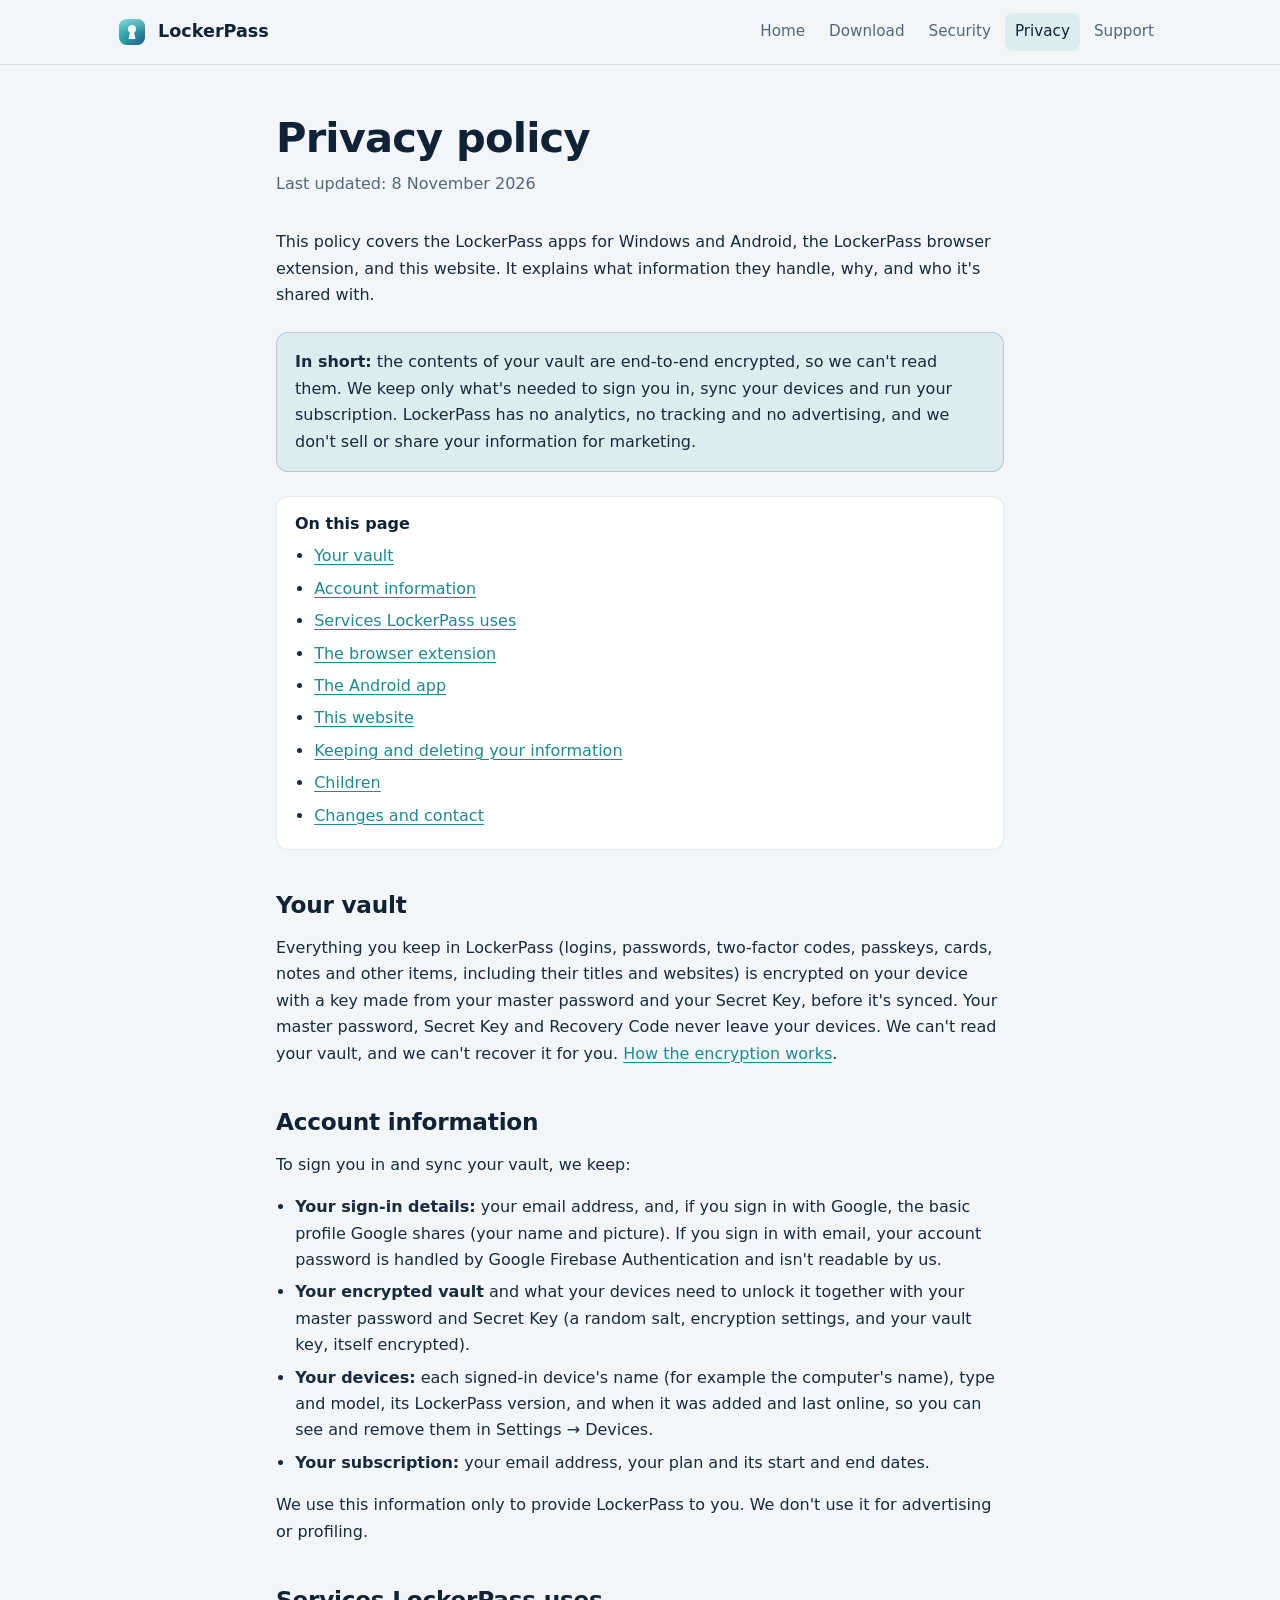
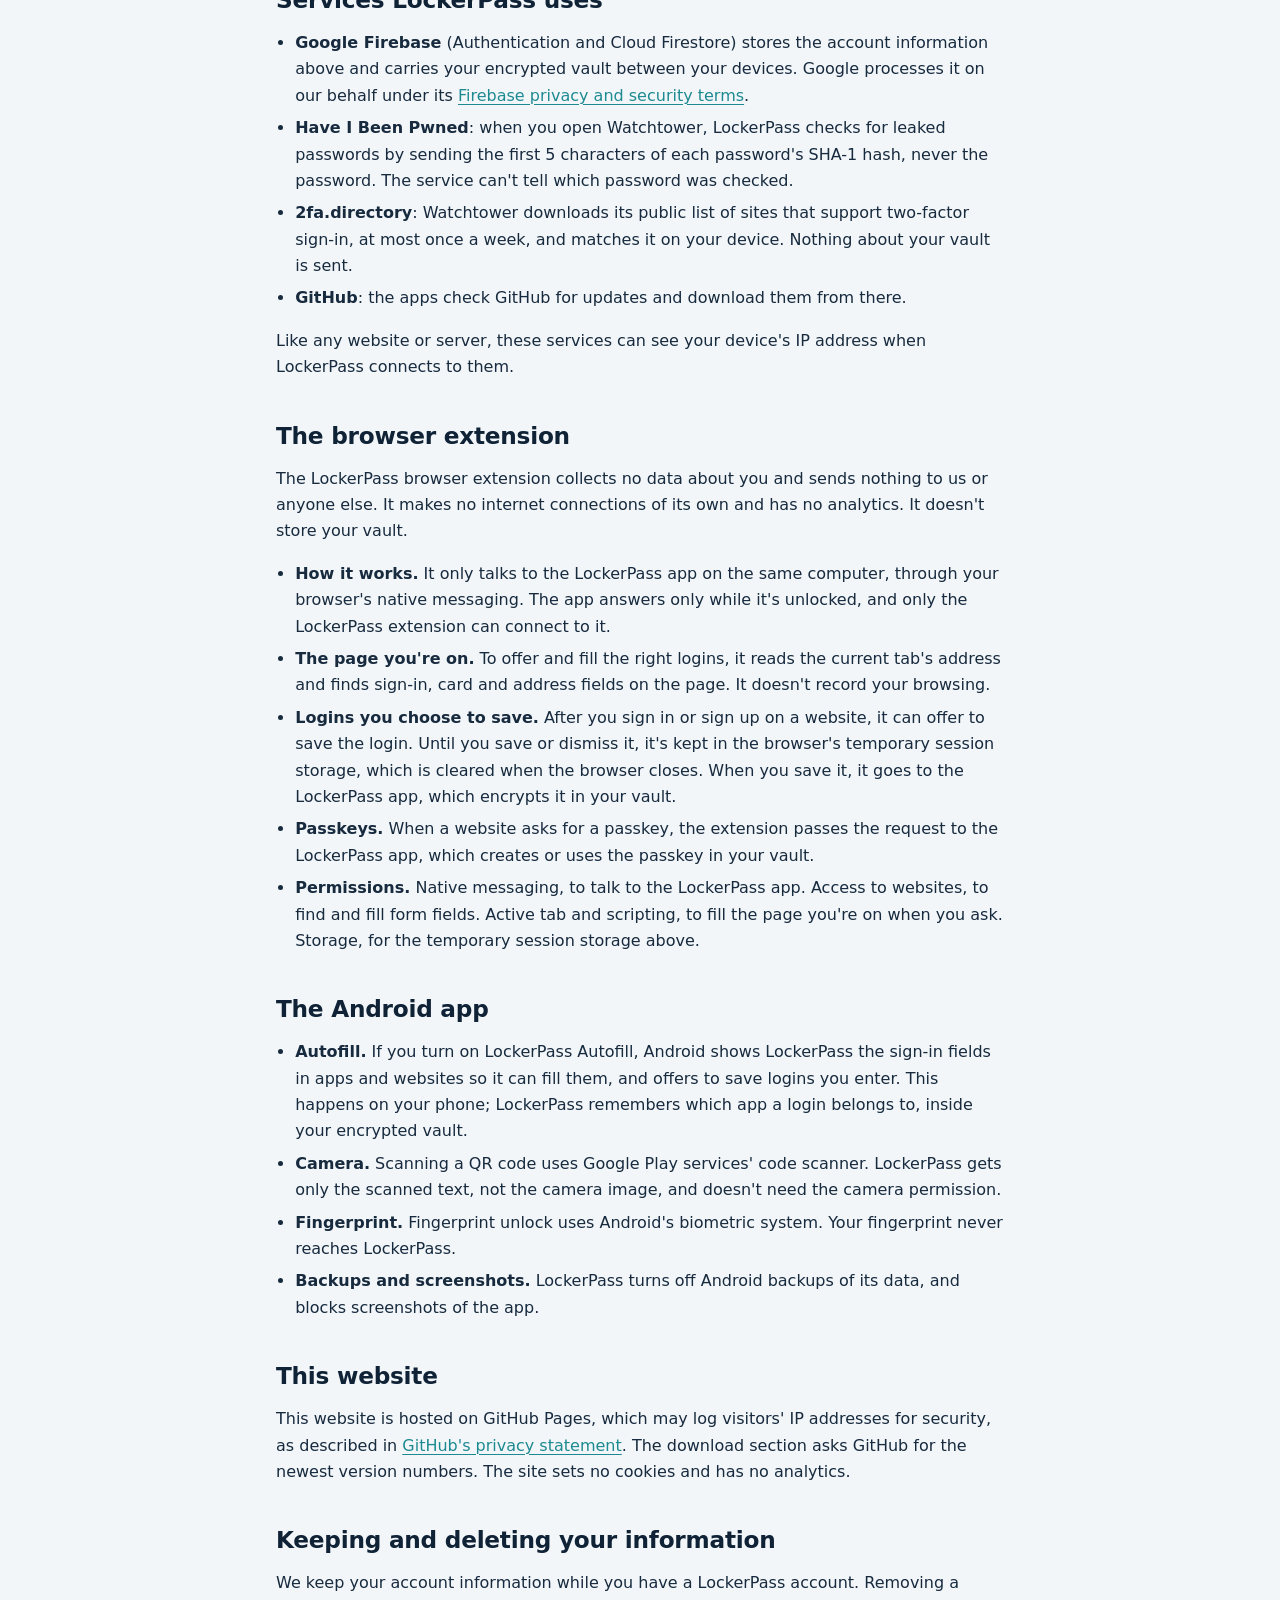
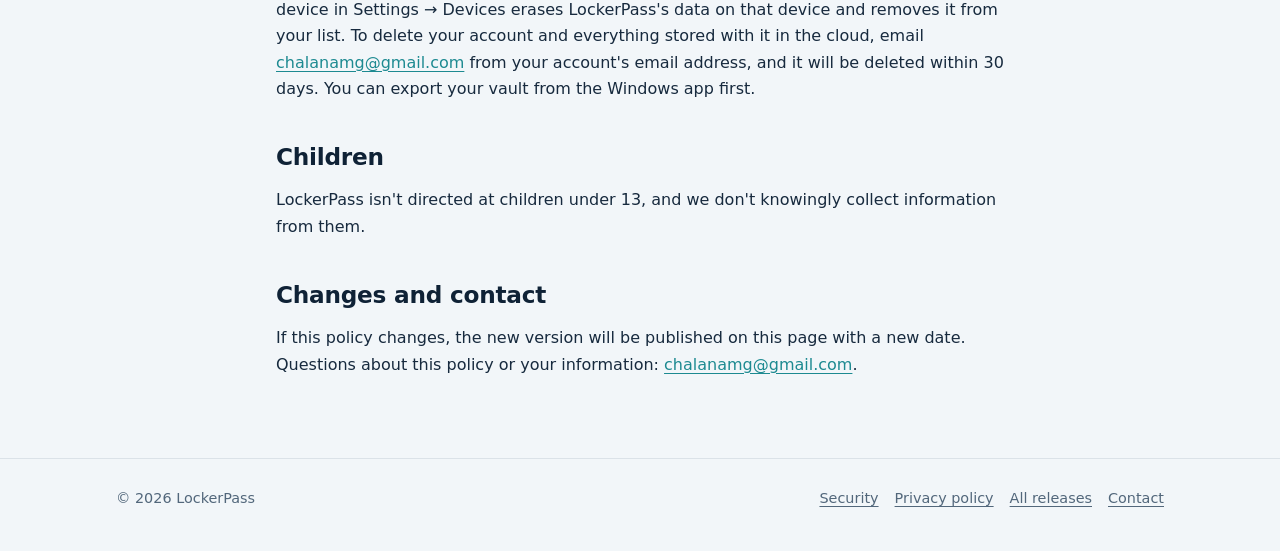
==== docs/privacy.html @ b8fca22d "Add files via upload" ====
<!doctype html>
<html lang="en">
<head>
  <meta charset="utf-8">
  <meta name="viewport" content="width=device-width, initial-scale=1">
  <title>Privacy policy: LockerPass</title>
  <meta name="description" content="What information LockerPass handles, why, and who it's shared with. Your vault is end-to-end encrypted and LockerPass has no analytics, tracking or ads.">
  <link rel="canonical" href="https://chalana.github.io/LockerPass-Releases/privacy.html">
  <link rel="icon" href="favicon.png" type="image/png">
  <link rel="stylesheet" href="style.css">
</head>
<body>
  <header class="site-header">
    <div class="wrap">
      <a class="brand" href="./"><img src="logo.svg" alt="" width="32" height="32">LockerPass</a>
      <nav class="site-nav" aria-label="Main">
        <a href="./">Home</a>
        <a href="./#download">Download</a>
        <a href="security.html">Security</a>
        <a href="privacy.html" aria-current="page">Privacy</a>
        <a href="./#support">Support</a>
      </nav>
    </div>
  </header>

  <main class="page">
    <div class="wrap narrow">
      <h1>Privacy policy</h1>
      <p class="updated">Last updated: 8 November 2026</p>

      <p>This policy covers the LockerPass apps for Windows and Android, the LockerPass browser extension, and this website. It explains what information they handle, why, and who it's shared with.</p>

      <div class="callout">
        <p><strong>In short:</strong> the contents of your vault are end-to-end encrypted, so we can't read them. We keep only what's needed to sign you in, sync your devices and run your subscription. LockerPass has no analytics, no tracking and no advertising, and we don't sell or share your information for marketing.</p>
      </div>

      <nav class="toc" aria-label="On this page">
        <strong>On this page</strong>
        <ul>
          <li><a href="#vault">Your vault</a></li>
          <li><a href="#account">Account information</a></li>
          <li><a href="#services">Services LockerPass uses</a></li>
          <li><a href="#extension">The browser extension</a></li>
          <li><a href="#android">The Android app</a></li>
          <li><a href="#website">This website</a></li>
          <li><a href="#deletion">Keeping and deleting your information</a></li>
          <li><a href="#children">Children</a></li>
          <li><a href="#changes">Changes and contact</a></li>
        </ul>
      </nav>

      <h2 id="vault">Your vault</h2>
      <p>Everything you keep in LockerPass (logins, passwords, two-factor codes, passkeys, cards, notes and other items, including their titles and websites) is encrypted on your device with a key made from your master password and your Secret Key, before it's synced. Your master password, Secret Key and Recovery Code never leave your devices. We can't read your vault, and we can't recover it for you. <a href="security.html">How the encryption works</a>.</p>

      <h2 id="account">Account information</h2>
      <p>To sign you in and sync your vault, we keep:</p>
      <ul>
        <li><strong>Your sign-in details:</strong> your email address, and, if you sign in with Google, the basic profile Google shares (your name and picture). If you sign in with email, your account password is handled by Google Firebase Authentication and isn't readable by us.</li>
        <li><strong>Your encrypted vault</strong> and what your devices need to unlock it together with your master password and Secret Key (a random salt, encryption settings, and your vault key, itself encrypted).</li>
        <li><strong>Your devices:</strong> each signed-in device's name (for example the computer's name), type and model, its LockerPass version, and when it was added and last online, so you can see and remove them in Settings → Devices.</li>
        <li><strong>Your subscription:</strong> your email address, your plan and its start and end dates.</li>
      </ul>
      <p>We use this information only to provide LockerPass to you. We don't use it for advertising or profiling.</p>

      <h2 id="services">Services LockerPass uses</h2>
      <ul>
        <li><strong>Google Firebase</strong> (Authentication and Cloud Firestore) stores the account information above and carries your encrypted vault between your devices. Google processes it on our behalf under its <a href="https://firebase.google.com/support/privacy">Firebase privacy and security terms</a>.</li>
        <li><strong>Have I Been Pwned</strong>: when you open Watchtower, LockerPass checks for leaked passwords by sending the first 5 characters of each password's SHA-1 hash, never the password. The service can't tell which password was checked.</li>
        <li><strong>2fa.directory</strong>: Watchtower downloads its public list of sites that support two-factor sign-in, at most once a week, and matches it on your device. Nothing about your vault is sent.</li>
        <li><strong>GitHub</strong>: the apps check GitHub for updates and download them from there.</li>
      </ul>
      <p>Like any website or server, these services can see your device's IP address when LockerPass connects to them.</p>

      <h2 id="extension">The browser extension</h2>
      <p>The LockerPass browser extension collects no data about you and sends nothing to us or anyone else. It makes no internet connections of its own and has no analytics. It doesn't store your vault.</p>
      <ul>
        <li><strong>How it works.</strong> It only talks to the LockerPass app on the same computer, through your browser's native messaging. The app answers only while it's unlocked, and only the LockerPass extension can connect to it.</li>
        <li><strong>The page you're on.</strong> To offer and fill the right logins, it reads the current tab's address and finds sign-in, card and address fields on the page. It doesn't record your browsing.</li>
        <li><strong>Logins you choose to save.</strong> After you sign in or sign up on a website, it can offer to save the login. Until you save or dismiss it, it's kept in the browser's temporary session storage, which is cleared when the browser closes. When you save it, it goes to the LockerPass app, which encrypts it in your vault.</li>
        <li><strong>Passkeys.</strong> When a website asks for a passkey, the extension passes the request to the LockerPass app, which creates or uses the passkey in your vault.</li>
        <li><strong>Permissions.</strong> Native messaging, to talk to the LockerPass app. Access to websites, to find and fill form fields. Active tab and scripting, to fill the page you're on when you ask. Storage, for the temporary session storage above.</li>
      </ul>

      <h2 id="android">The Android app</h2>
      <ul>
        <li><strong>Autofill.</strong> If you turn on LockerPass Autofill, Android shows LockerPass the sign-in fields in apps and websites so it can fill them, and offers to save logins you enter. This happens on your phone; LockerPass remembers which app a login belongs to, inside your encrypted vault.</li>
        <li><strong>Camera.</strong> Scanning a QR code uses Google Play services' code scanner. LockerPass gets only the scanned text, not the camera image, and doesn't need the camera permission.</li>
        <li><strong>Fingerprint.</strong> Fingerprint unlock uses Android's biometric system. Your fingerprint never reaches LockerPass.</li>
        <li><strong>Backups and screenshots.</strong> LockerPass turns off Android backups of its data, and blocks screenshots of the app.</li>
      </ul>

      <h2 id="website">This website</h2>
      <p>This website is hosted on GitHub Pages, which may log visitors' IP addresses for security, as described in <a href="https://docs.github.com/en/site-policy/privacy-policies/github-general-privacy-statement">GitHub's privacy statement</a>. The download section asks GitHub for the newest version numbers. The site sets no cookies and has no analytics.</p>

      <h2 id="deletion">Keeping and deleting your information</h2>
      <p>We keep your account information while you have a LockerPass account. Removing a device in Settings → Devices erases LockerPass's data on that device and removes it from your list. To delete your account and everything stored with it in the cloud, email <a href="mailto:chalanamg@gmail.com">chalanamg@gmail.com</a> from your account's email address, and it will be deleted within 30 days. You can export your vault from the Windows app first.</p>

      <h2 id="children">Children</h2>
      <p>LockerPass isn't directed at children under 13, and we don't knowingly collect information from them.</p>

      <h2 id="changes">Changes and contact</h2>
      <p>If this policy changes, the new version will be published on this page with a new date. Questions about this policy or your information: <a href="mailto:chalanamg@gmail.com">chalanamg@gmail.com</a>.</p>
    </div>
  </main>

  <footer class="site-footer">
    <div class="wrap">
      <span>© 2026 LockerPass</span>
      <nav aria-label="Footer">
        <a href="security.html">Security</a>
        <a href="privacy.html">Privacy policy</a>
        <a href="https://github.com/Chalana/LockerPass-Releases/releases">All releases</a>
        <a href="mailto:chalanamg@gmail.com">Contact</a>
      </nav>
    </div>
  </footer>
</body>
</html>
---- docs/style.css ----
/* LockerPass website. Colours follow the app's design tokens (packages/ui/src/theme.css). */

:root {
  --bg: #08111d;
  --surface: #0d1826;
  --surface-2: #122031;
  --line: rgb(160 200 230 / 0.1);
  --line-strong: rgb(160 200 230 / 0.18);
  --fg: #e8f0f6;
  --muted: #92a6b8;
  --accent: #3fbac0;
  --accent-soft: rgb(63 186 192 / 0.14);
  --brand-from: #2fa6ac;
  --brand-to: #1b6c7d;
  --shadow: 0 24px 60px -12px rgb(0 0 0 / 0.6);
  color-scheme: dark;
}

@media (prefers-color-scheme: light) {
  :root {
    --bg: #f2f6f9;
    --surface: #ffffff;
    --surface-2: #f6f9fb;
    --line: rgb(21 50 80 / 0.1);
    --line-strong: rgb(21 50 80 / 0.18);
    --fg: #0f2236;
    --muted: #52677b;
    --accent: #1d8a91;
    --accent-soft: rgb(35 150 156 / 0.1);
    --brand-from: #23969c;
    --brand-to: #153250;
    --shadow: 0 24px 60px -16px rgb(21 50 80 / 0.2);
    color-scheme: light;
  }
}

* { box-sizing: border-box; }

html { -webkit-text-size-adjust: 100%; scroll-behavior: smooth; }

body {
  margin: 0;
  background: var(--bg);
  color: var(--fg);
  font: 16px/1.65 "Inter", ui-sans-serif, system-ui, "Segoe UI", sans-serif;
}

a { color: var(--accent); text-decoration-thickness: 1px; text-underline-offset: 3px; }
a:hover { text-decoration-thickness: 2px; }
img { max-width: 100%; height: auto; }
code { font: 0.92em ui-monospace, "Cascadia Code", Consolas, monospace; background: var(--surface-2); border: 1px solid var(--line); border-radius: 6px; padding: 0.1em 0.35em; }

.wrap { max-width: 1080px; margin: 0 auto; padding: 0 16px; }
.narrow { max-width: 760px; }

/* Header */
.site-header { position: sticky; top: 0; z-index: 10; background: color-mix(in srgb, var(--bg) 88%, transparent); backdrop-filter: blur(10px); border-bottom: 1px solid var(--line); }
.site-header .wrap { display: flex; align-items: center; justify-content: space-between; gap: 16px; height: 64px; }
.brand { display: flex; align-items: center; gap: 10px; color: var(--fg); text-decoration: none; font-weight: 700; font-size: 1.1rem; }
.brand img { width: 32px; height: 32px; }
.site-nav { display: flex; gap: 4px; flex-wrap: wrap; }
.site-nav a { color: var(--muted); text-decoration: none; padding: 6px 10px; border-radius: 8px; font-size: 0.95rem; }
.site-nav a:hover, .site-nav a[aria-current="page"] { color: var(--fg); background: var(--accent-soft); }

/* Buttons */
.btn { display: inline-flex; align-items: center; gap: 8px; padding: 12px 20px; border-radius: 10px; font-weight: 600; text-decoration: none; border: 1px solid var(--line-strong); color: var(--fg); background: var(--surface); }
.btn:hover { border-color: var(--accent); }
.btn-primary { background: linear-gradient(135deg, var(--brand-from), var(--brand-to)); color: #fff; border-color: transparent; }
.btn-primary:hover { filter: brightness(1.08); border-color: transparent; }
.btn small { font-weight: 400; opacity: 0.8; }

/* Hero */
.hero { padding: 72px 0 56px; text-align: center; }
.hero img.logo { width: 96px; height: 96px; filter: drop-shadow(0 12px 30px rgb(47 166 172 / 0.35)); }
.hero h1 { font-size: clamp(2rem, 6vw, 3.25rem); line-height: 1.15; margin: 20px 0 16px; letter-spacing: -0.02em; }
.hero p.lead { font-size: 1.15rem; color: var(--muted); max-width: 640px; margin: 0 auto 28px; }
.actions { display: flex; gap: 12px; justify-content: center; flex-wrap: wrap; }
.note { color: var(--muted); font-size: 0.88rem; margin-top: 14px; }

/* Sections */
section { padding: 48px 0; }
section + section { border-top: 1px solid var(--line); }
h2 { font-size: clamp(1.5rem, 4vw, 2rem); line-height: 1.25; margin: 0 0 12px; letter-spacing: -0.01em; }
h3 { font-size: 1.1rem; margin: 0 0 6px; }
.section-lead { color: var(--muted); margin: 0 0 28px; max-width: 680px; }

.grid { display: grid; grid-template-columns: repeat(auto-fit, minmax(240px, 1fr)); gap: 16px; }
.card { background: var(--surface); border: 1px solid var(--line); border-radius: 14px; padding: 20px; }
.card p { margin: 0; color: var(--muted); font-size: 0.95rem; }
.card .icon { width: 40px; height: 40px; border-radius: 10px; display: grid; place-items: center; background: var(--accent-soft); color: var(--accent); margin-bottom: 12px; }
.card .icon svg { width: 22px; height: 22px; }

.platform { display: flex; flex-direction: column; gap: 12px; }
.platform .btn { align-self: flex-start; margin-top: auto; }
.platform .status { font-size: 0.85rem; color: var(--muted); }

/* Prose pages */
.page { padding: 48px 0 64px; }
.page h1 { font-size: clamp(1.9rem, 5vw, 2.6rem); line-height: 1.2; margin: 0 0 8px; letter-spacing: -0.02em; }
.page .updated { color: var(--muted); margin: 0 0 32px; }
.page h2 { margin-top: 40px; font-size: 1.45rem; }
.page h3 { margin-top: 24px; }
.page p, .page li { color: color-mix(in srgb, var(--fg) 88%, var(--muted)); }
.page ul { padding-left: 1.2em; }
.page li { margin: 6px 0; }
.callout { background: var(--accent-soft); border: 1px solid var(--line-strong); border-radius: 12px; padding: 16px 18px; margin: 24px 0; }
.callout p { margin: 0; }
.diagram { background: var(--surface); border: 1px solid var(--line); border-radius: 14px; padding: 20px; margin: 24px 0; overflow-x: auto; }
.diagram svg { display: block; width: 100%; min-width: 520px; height: auto; }
.toc { background: var(--surface); border: 1px solid var(--line); border-radius: 12px; padding: 14px 18px; margin: 0 0 24px; }
.toc ul { margin: 6px 0 0; }

/* Footer */
.site-footer { border-top: 1px solid var(--line); padding: 28px 0 40px; color: var(--muted); font-size: 0.9rem; }
.site-footer .wrap { display: flex; justify-content: space-between; gap: 16px; flex-wrap: wrap; }
.site-footer nav { display: flex; gap: 16px; flex-wrap: wrap; }
.site-footer a { color: var(--muted); }

@media (max-width: 560px) {
  .site-header .wrap { height: auto; padding-top: 10px; padding-bottom: 10px; flex-direction: column; align-items: flex-start; gap: 6px; }
  .site-nav { margin-left: -10px; }
  .hero { padding-top: 48px; }
}
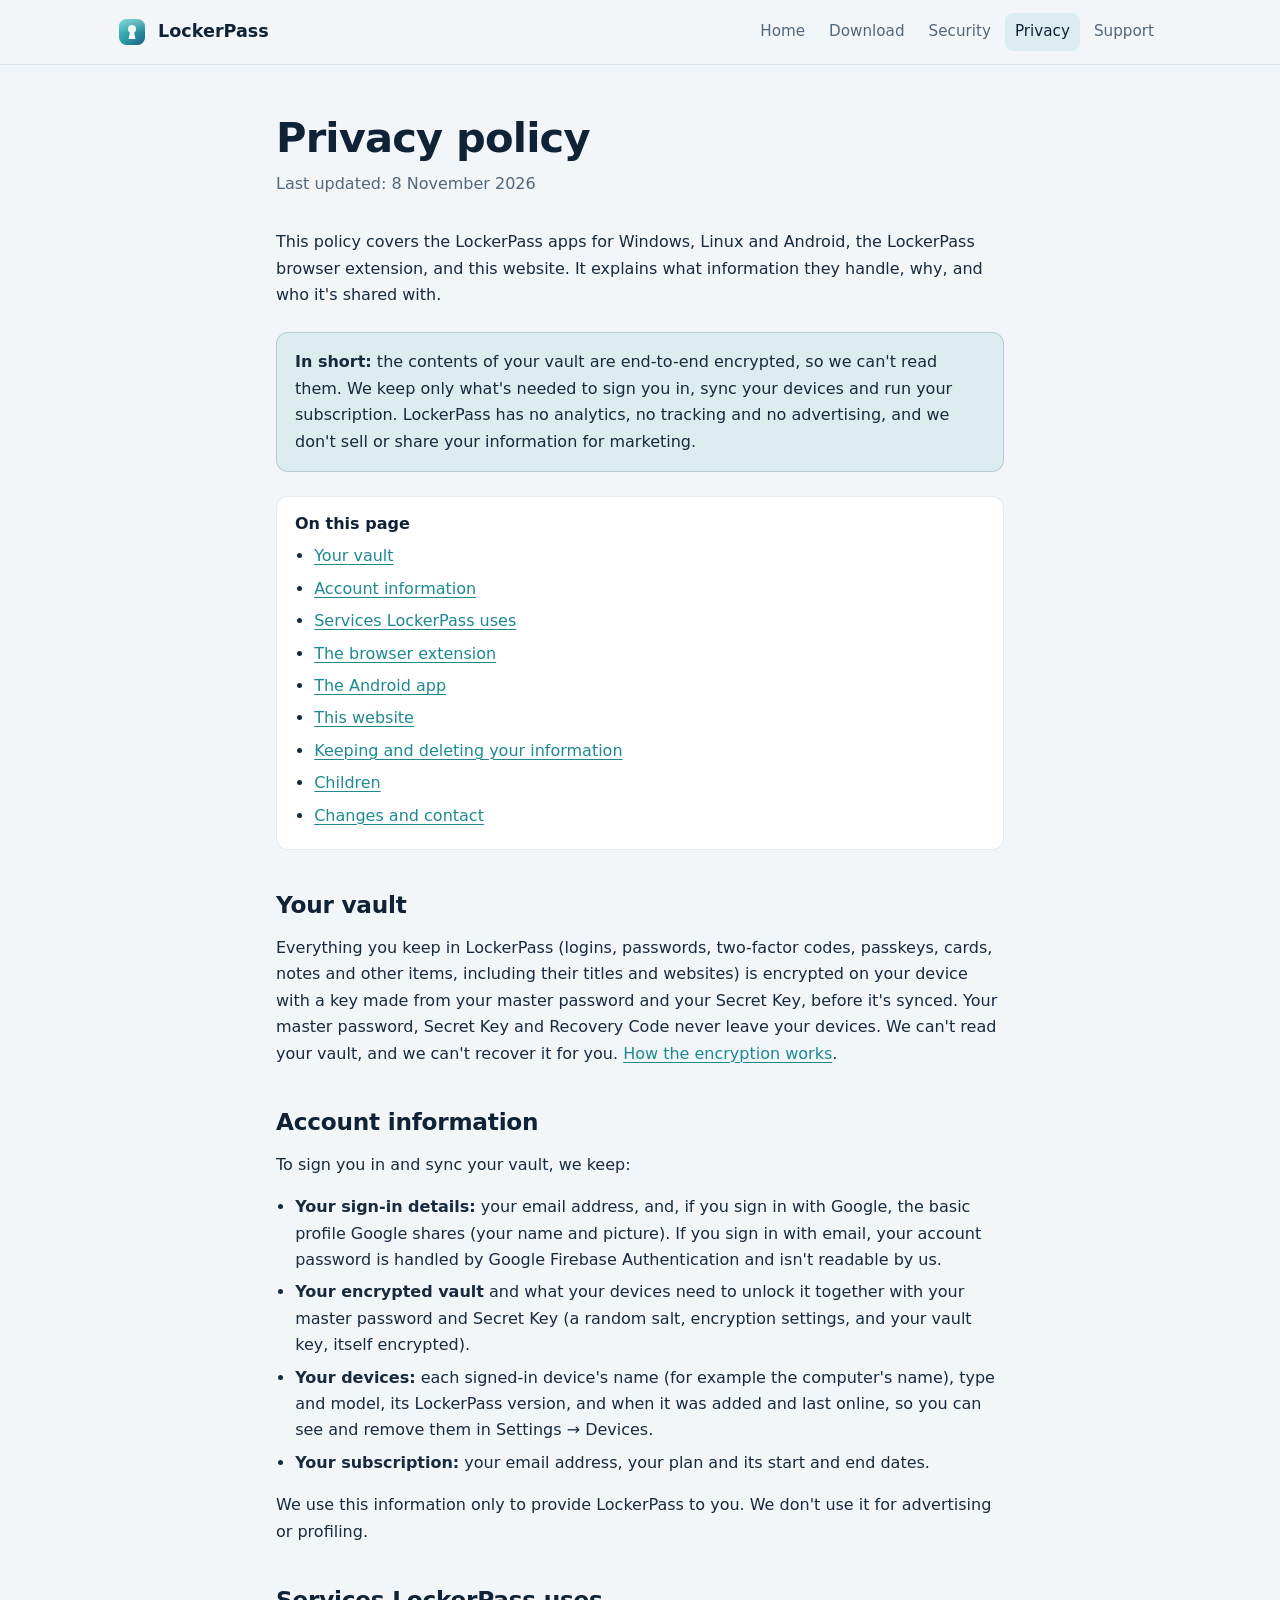
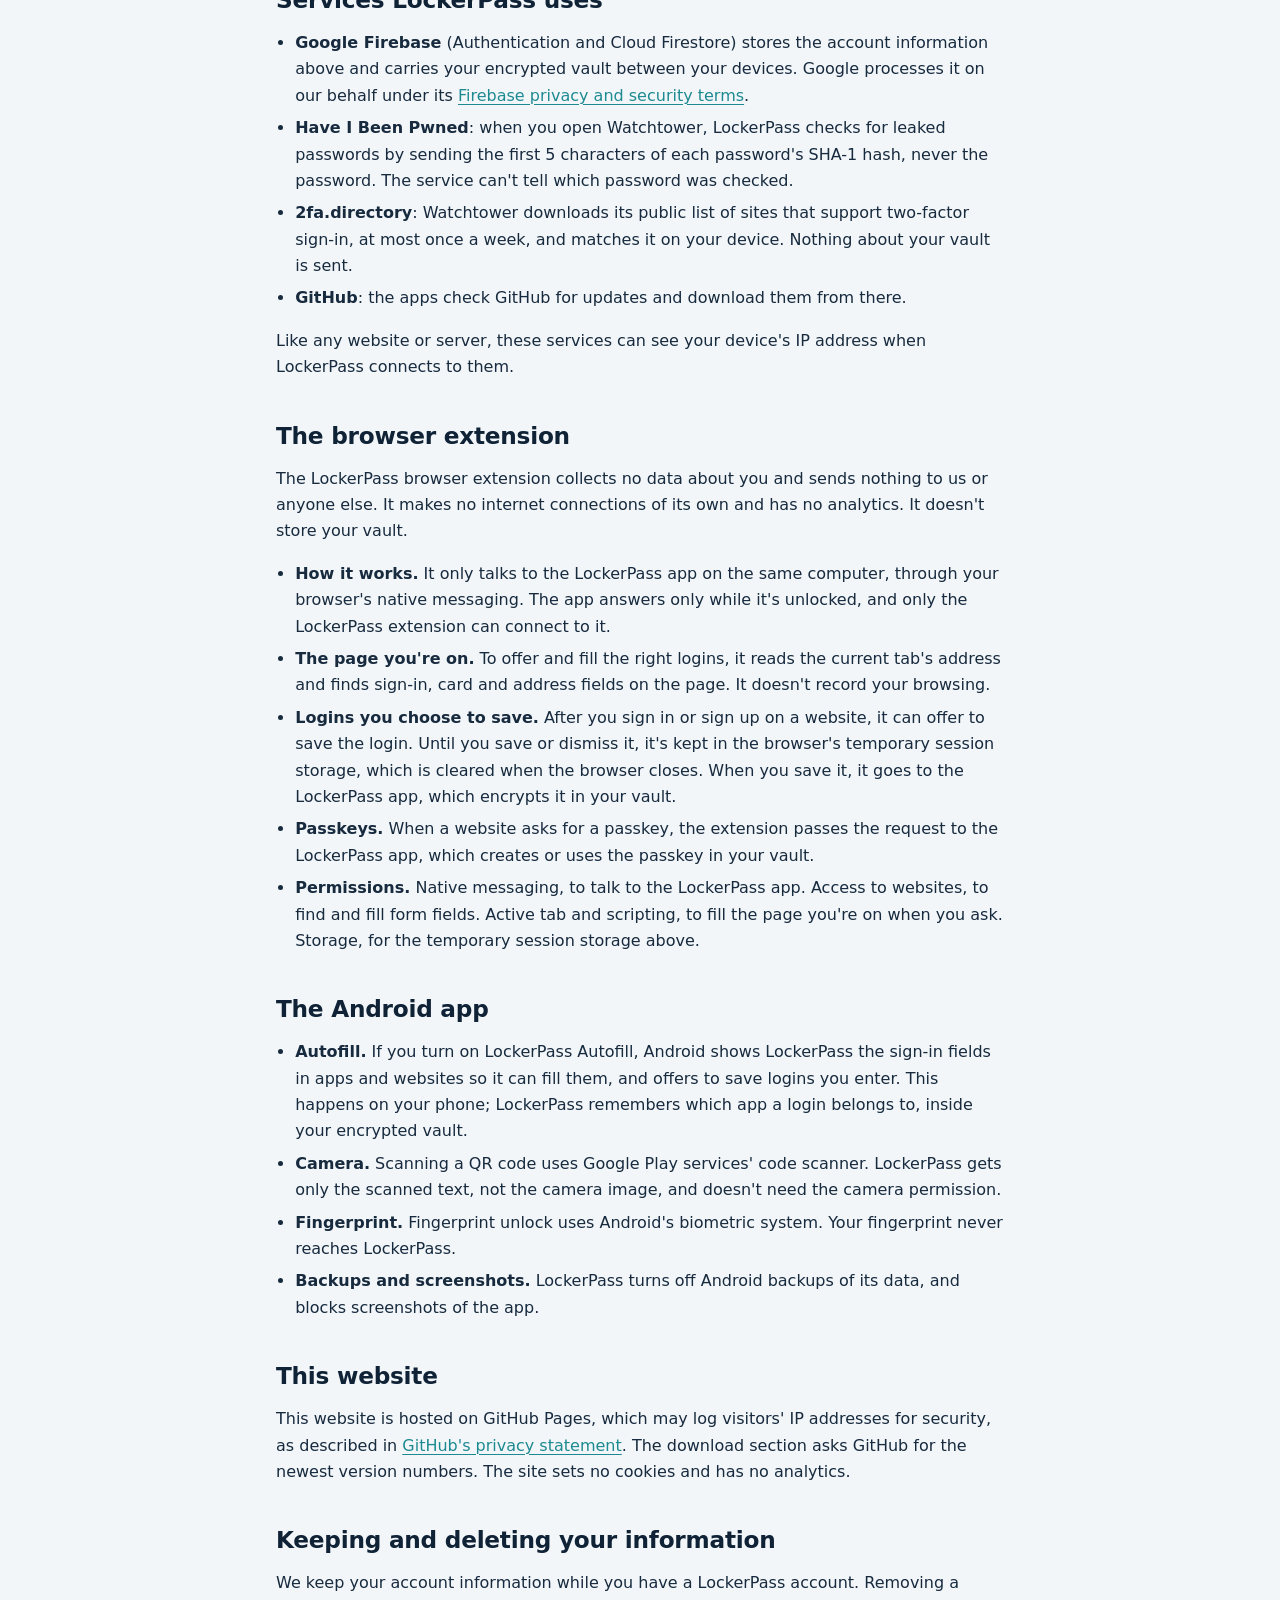
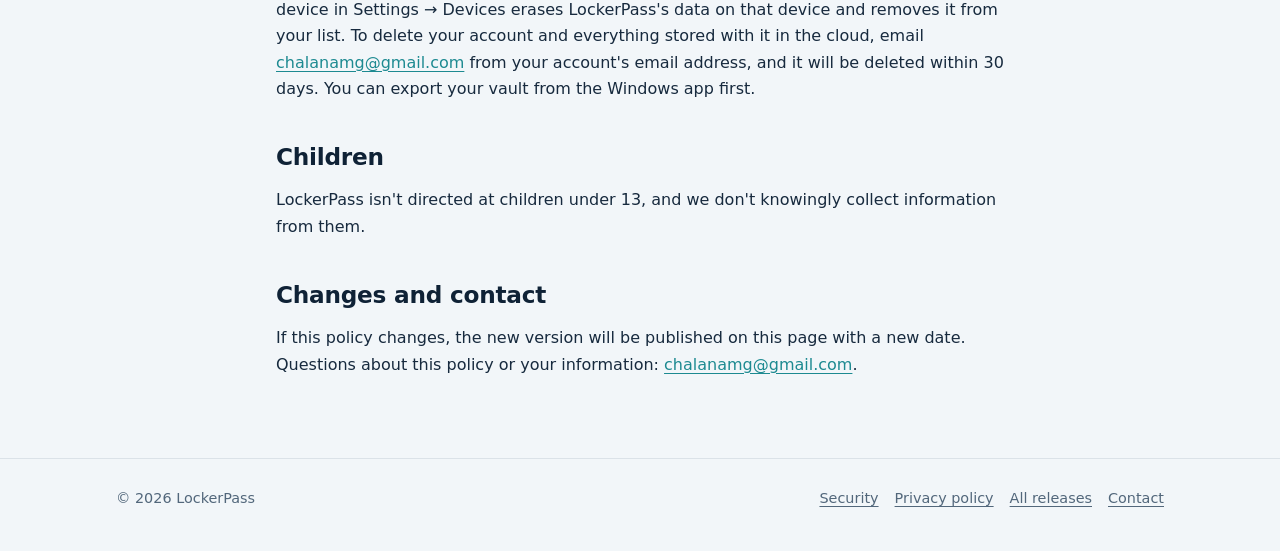
==== commit 3b807b8e: "Add files via upload" ====
--- a/docs/privacy.html
+++ b/docs/privacy.html
@@ -28,7 +28,7 @@
       <h1>Privacy policy</h1>
       <p class="updated">Last updated: 8 November 2026</p>
 
-      <p>This policy covers the LockerPass apps for Windows and Android, the LockerPass browser extension, and this website. It explains what information they handle, why, and who it's shared with.</p>
+      <p>This policy covers the LockerPass apps for Windows, Linux and Android, the LockerPass browser extension, and this website. It explains what information they handle, why, and who it's shared with.</p>
 
       <div class="callout">
         <p><strong>In short:</strong> the contents of your vault are end-to-end encrypted, so we can't read them. We keep only what's needed to sign you in, sync your devices and run your subscription. LockerPass has no analytics, no tracking and no advertising, and we don't sell or share your information for marketing.</p>
--- a/docs/style.css
+++ b/docs/style.css
@@ -1,123 +1,125 @@
-/* LockerPass website. Colours follow the app's design tokens (packages/ui/src/theme.css). */
-
-:root {
-  --bg: #08111d;
-  --surface: #0d1826;
-  --surface-2: #122031;
-  --line: rgb(160 200 230 / 0.1);
-  --line-strong: rgb(160 200 230 / 0.18);
-  --fg: #e8f0f6;
-  --muted: #92a6b8;
-  --accent: #3fbac0;
-  --accent-soft: rgb(63 186 192 / 0.14);
-  --brand-from: #2fa6ac;
-  --brand-to: #1b6c7d;
-  --shadow: 0 24px 60px -12px rgb(0 0 0 / 0.6);
-  color-scheme: dark;
-}
-
-@media (prefers-color-scheme: light) {
-  :root {
-    --bg: #f2f6f9;
-    --surface: #ffffff;
-    --surface-2: #f6f9fb;
-    --line: rgb(21 50 80 / 0.1);
-    --line-strong: rgb(21 50 80 / 0.18);
-    --fg: #0f2236;
-    --muted: #52677b;
-    --accent: #1d8a91;
-    --accent-soft: rgb(35 150 156 / 0.1);
-    --brand-from: #23969c;
-    --brand-to: #153250;
-    --shadow: 0 24px 60px -16px rgb(21 50 80 / 0.2);
-    color-scheme: light;
-  }
-}
-
-* { box-sizing: border-box; }
-
-html { -webkit-text-size-adjust: 100%; scroll-behavior: smooth; }
-
-body {
-  margin: 0;
-  background: var(--bg);
-  color: var(--fg);
-  font: 16px/1.65 "Inter", ui-sans-serif, system-ui, "Segoe UI", sans-serif;
-}
-
-a { color: var(--accent); text-decoration-thickness: 1px; text-underline-offset: 3px; }
-a:hover { text-decoration-thickness: 2px; }
-img { max-width: 100%; height: auto; }
-code { font: 0.92em ui-monospace, "Cascadia Code", Consolas, monospace; background: var(--surface-2); border: 1px solid var(--line); border-radius: 6px; padding: 0.1em 0.35em; }
-
-.wrap { max-width: 1080px; margin: 0 auto; padding: 0 16px; }
-.narrow { max-width: 760px; }
-
-/* Header */
-.site-header { position: sticky; top: 0; z-index: 10; background: color-mix(in srgb, var(--bg) 88%, transparent); backdrop-filter: blur(10px); border-bottom: 1px solid var(--line); }
-.site-header .wrap { display: flex; align-items: center; justify-content: space-between; gap: 16px; height: 64px; }
-.brand { display: flex; align-items: center; gap: 10px; color: var(--fg); text-decoration: none; font-weight: 700; font-size: 1.1rem; }
-.brand img { width: 32px; height: 32px; }
-.site-nav { display: flex; gap: 4px; flex-wrap: wrap; }
-.site-nav a { color: var(--muted); text-decoration: none; padding: 6px 10px; border-radius: 8px; font-size: 0.95rem; }
-.site-nav a:hover, .site-nav a[aria-current="page"] { color: var(--fg); background: var(--accent-soft); }
-
-/* Buttons */
-.btn { display: inline-flex; align-items: center; gap: 8px; padding: 12px 20px; border-radius: 10px; font-weight: 600; text-decoration: none; border: 1px solid var(--line-strong); color: var(--fg); background: var(--surface); }
-.btn:hover { border-color: var(--accent); }
-.btn-primary { background: linear-gradient(135deg, var(--brand-from), var(--brand-to)); color: #fff; border-color: transparent; }
-.btn-primary:hover { filter: brightness(1.08); border-color: transparent; }
-.btn small { font-weight: 400; opacity: 0.8; }
-
-/* Hero */
-.hero { padding: 72px 0 56px; text-align: center; }
-.hero img.logo { width: 96px; height: 96px; filter: drop-shadow(0 12px 30px rgb(47 166 172 / 0.35)); }
-.hero h1 { font-size: clamp(2rem, 6vw, 3.25rem); line-height: 1.15; margin: 20px 0 16px; letter-spacing: -0.02em; }
-.hero p.lead { font-size: 1.15rem; color: var(--muted); max-width: 640px; margin: 0 auto 28px; }
-.actions { display: flex; gap: 12px; justify-content: center; flex-wrap: wrap; }
-.note { color: var(--muted); font-size: 0.88rem; margin-top: 14px; }
-
-/* Sections */
-section { padding: 48px 0; }
-section + section { border-top: 1px solid var(--line); }
-h2 { font-size: clamp(1.5rem, 4vw, 2rem); line-height: 1.25; margin: 0 0 12px; letter-spacing: -0.01em; }
-h3 { font-size: 1.1rem; margin: 0 0 6px; }
-.section-lead { color: var(--muted); margin: 0 0 28px; max-width: 680px; }
-
-.grid { display: grid; grid-template-columns: repeat(auto-fit, minmax(240px, 1fr)); gap: 16px; }
-.card { background: var(--surface); border: 1px solid var(--line); border-radius: 14px; padding: 20px; }
-.card p { margin: 0; color: var(--muted); font-size: 0.95rem; }
-.card .icon { width: 40px; height: 40px; border-radius: 10px; display: grid; place-items: center; background: var(--accent-soft); color: var(--accent); margin-bottom: 12px; }
-.card .icon svg { width: 22px; height: 22px; }
-
-.platform { display: flex; flex-direction: column; gap: 12px; }
-.platform .btn { align-self: flex-start; margin-top: auto; }
-.platform .status { font-size: 0.85rem; color: var(--muted); }
-
-/* Prose pages */
-.page { padding: 48px 0 64px; }
-.page h1 { font-size: clamp(1.9rem, 5vw, 2.6rem); line-height: 1.2; margin: 0 0 8px; letter-spacing: -0.02em; }
-.page .updated { color: var(--muted); margin: 0 0 32px; }
-.page h2 { margin-top: 40px; font-size: 1.45rem; }
-.page h3 { margin-top: 24px; }
-.page p, .page li { color: color-mix(in srgb, var(--fg) 88%, var(--muted)); }
-.page ul { padding-left: 1.2em; }
-.page li { margin: 6px 0; }
-.callout { background: var(--accent-soft); border: 1px solid var(--line-strong); border-radius: 12px; padding: 16px 18px; margin: 24px 0; }
-.callout p { margin: 0; }
-.diagram { background: var(--surface); border: 1px solid var(--line); border-radius: 14px; padding: 20px; margin: 24px 0; overflow-x: auto; }
-.diagram svg { display: block; width: 100%; min-width: 520px; height: auto; }
-.toc { background: var(--surface); border: 1px solid var(--line); border-radius: 12px; padding: 14px 18px; margin: 0 0 24px; }
-.toc ul { margin: 6px 0 0; }
-
-/* Footer */
-.site-footer { border-top: 1px solid var(--line); padding: 28px 0 40px; color: var(--muted); font-size: 0.9rem; }
-.site-footer .wrap { display: flex; justify-content: space-between; gap: 16px; flex-wrap: wrap; }
-.site-footer nav { display: flex; gap: 16px; flex-wrap: wrap; }
-.site-footer a { color: var(--muted); }
-
-@media (max-width: 560px) {
-  .site-header .wrap { height: auto; padding-top: 10px; padding-bottom: 10px; flex-direction: column; align-items: flex-start; gap: 6px; }
-  .site-nav { margin-left: -10px; }
-  .hero { padding-top: 48px; }
-}
+/* LockerPass website. Colours follow the app's design tokens (packages/ui/src/theme.css). */
+
+:root {
+  --bg: #08111d;
+  --surface: #0d1826;
+  --surface-2: #122031;
+  --line: rgb(160 200 230 / 0.1);
+  --line-strong: rgb(160 200 230 / 0.18);
+  --fg: #e8f0f6;
+  --muted: #92a6b8;
+  --accent: #3fbac0;
+  --accent-soft: rgb(63 186 192 / 0.14);
+  --brand-from: #2fa6ac;
+  --brand-to: #1b6c7d;
+  --shadow: 0 24px 60px -12px rgb(0 0 0 / 0.6);
+  color-scheme: dark;
+}
+
+@media (prefers-color-scheme: light) {
+  :root {
+    --bg: #f2f6f9;
+    --surface: #ffffff;
+    --surface-2: #f6f9fb;
+    --line: rgb(21 50 80 / 0.1);
+    --line-strong: rgb(21 50 80 / 0.18);
+    --fg: #0f2236;
+    --muted: #52677b;
+    --accent: #1d8a91;
+    --accent-soft: rgb(35 150 156 / 0.1);
+    --brand-from: #23969c;
+    --brand-to: #153250;
+    --shadow: 0 24px 60px -16px rgb(21 50 80 / 0.2);
+    color-scheme: light;
+  }
+}
+
+* { box-sizing: border-box; }
+
+html { -webkit-text-size-adjust: 100%; scroll-behavior: smooth; }
+
+body {
+  margin: 0;
+  background: var(--bg);
+  color: var(--fg);
+  font: 16px/1.65 "Inter", ui-sans-serif, system-ui, "Segoe UI", sans-serif;
+}
+
+a { color: var(--accent); text-decoration-thickness: 1px; text-underline-offset: 3px; }
+a:hover { text-decoration-thickness: 2px; }
+img { max-width: 100%; height: auto; }
+code { font: 0.92em ui-monospace, "Cascadia Code", Consolas, monospace; background: var(--surface-2); border: 1px solid var(--line); border-radius: 6px; padding: 0.1em 0.35em; }
+
+.wrap { max-width: 1080px; margin: 0 auto; padding: 0 16px; }
+.narrow { max-width: 760px; }
+
+/* Header */
+.site-header { position: sticky; top: 0; z-index: 10; background: color-mix(in srgb, var(--bg) 88%, transparent); backdrop-filter: blur(10px); border-bottom: 1px solid var(--line); }
+.site-header .wrap { display: flex; align-items: center; justify-content: space-between; gap: 16px; height: 64px; }
+.brand { display: flex; align-items: center; gap: 10px; color: var(--fg); text-decoration: none; font-weight: 700; font-size: 1.1rem; }
+.brand img { width: 32px; height: 32px; }
+.site-nav { display: flex; gap: 4px; flex-wrap: wrap; }
+.site-nav a { color: var(--muted); text-decoration: none; padding: 6px 10px; border-radius: 8px; font-size: 0.95rem; }
+.site-nav a:hover, .site-nav a[aria-current="page"] { color: var(--fg); background: var(--accent-soft); }
+
+/* Buttons */
+.btn { display: inline-flex; align-items: center; gap: 8px; padding: 12px 20px; border-radius: 10px; font-weight: 600; text-decoration: none; border: 1px solid var(--line-strong); color: var(--fg); background: var(--surface); }
+.btn:hover { border-color: var(--accent); }
+.btn-primary { background: linear-gradient(135deg, var(--brand-from), var(--brand-to)); color: #fff; border-color: transparent; }
+.btn-primary:hover { filter: brightness(1.08); border-color: transparent; }
+.btn small { font-weight: 400; opacity: 0.8; }
+
+/* Hero */
+.hero { padding: 72px 0 56px; text-align: center; }
+.hero img.logo { width: 96px; height: 96px; filter: drop-shadow(0 12px 30px rgb(47 166 172 / 0.35)); }
+.hero h1 { font-size: clamp(2rem, 6vw, 3.25rem); line-height: 1.15; margin: 20px 0 16px; letter-spacing: -0.02em; }
+.hero p.lead { font-size: 1.15rem; color: var(--muted); max-width: 640px; margin: 0 auto 28px; }
+.actions { display: flex; gap: 12px; justify-content: center; flex-wrap: wrap; }
+.note { color: var(--muted); font-size: 0.88rem; margin-top: 14px; }
+
+/* Sections */
+section { padding: 48px 0; }
+section + section { border-top: 1px solid var(--line); }
+h2 { font-size: clamp(1.5rem, 4vw, 2rem); line-height: 1.25; margin: 0 0 12px; letter-spacing: -0.01em; }
+h3 { font-size: 1.1rem; margin: 0 0 6px; }
+.section-lead { color: var(--muted); margin: 0 0 28px; max-width: 680px; }
+
+.grid { display: grid; grid-template-columns: repeat(auto-fit, minmax(240px, 1fr)); gap: 16px; }
+.card { background: var(--surface); border: 1px solid var(--line); border-radius: 14px; padding: 20px; }
+.card p { margin: 0; color: var(--muted); font-size: 0.95rem; }
+.card .icon { width: 40px; height: 40px; border-radius: 10px; display: grid; place-items: center; background: var(--accent-soft); color: var(--accent); margin-bottom: 12px; }
+.card .icon svg { width: 22px; height: 22px; }
+
+.downloads { grid-template-columns: repeat(auto-fit, minmax(min(100%, 300px), 1fr)); }
+.soon { display: inline-block; vertical-align: 2px; margin-left: 6px; padding: 2px 8px; border-radius: 999px; background: var(--accent-soft); color: var(--accent); font-size: 0.72rem; font-weight: 600; letter-spacing: 0.02em; }
+.platform { display: flex; flex-direction: column; gap: 12px; }
+.platform .btn { align-self: flex-start; margin-top: auto; }
+.platform .status { font-size: 0.85rem; color: var(--muted); }
+
+/* Prose pages */
+.page { padding: 48px 0 64px; }
+.page h1 { font-size: clamp(1.9rem, 5vw, 2.6rem); line-height: 1.2; margin: 0 0 8px; letter-spacing: -0.02em; }
+.page .updated { color: var(--muted); margin: 0 0 32px; }
+.page h2 { margin-top: 40px; font-size: 1.45rem; }
+.page h3 { margin-top: 24px; }
+.page p, .page li { color: color-mix(in srgb, var(--fg) 88%, var(--muted)); }
+.page ul { padding-left: 1.2em; }
+.page li { margin: 6px 0; }
+.callout { background: var(--accent-soft); border: 1px solid var(--line-strong); border-radius: 12px; padding: 16px 18px; margin: 24px 0; }
+.callout p { margin: 0; }
+.diagram { background: var(--surface); border: 1px solid var(--line); border-radius: 14px; padding: 20px; margin: 24px 0; overflow-x: auto; }
+.diagram svg { display: block; width: 100%; min-width: 520px; height: auto; }
+.toc { background: var(--surface); border: 1px solid var(--line); border-radius: 12px; padding: 14px 18px; margin: 0 0 24px; }
+.toc ul { margin: 6px 0 0; }
+
+/* Footer */
+.site-footer { border-top: 1px solid var(--line); padding: 28px 0 40px; color: var(--muted); font-size: 0.9rem; }
+.site-footer .wrap { display: flex; justify-content: space-between; gap: 16px; flex-wrap: wrap; }
+.site-footer nav { display: flex; gap: 16px; flex-wrap: wrap; }
+.site-footer a { color: var(--muted); }
+
+@media (max-width: 560px) {
+  .site-header .wrap { height: auto; padding-top: 10px; padding-bottom: 10px; flex-direction: column; align-items: flex-start; gap: 6px; }
+  .site-nav { margin-left: -10px; }
+  .hero { padding-top: 48px; }
+}
